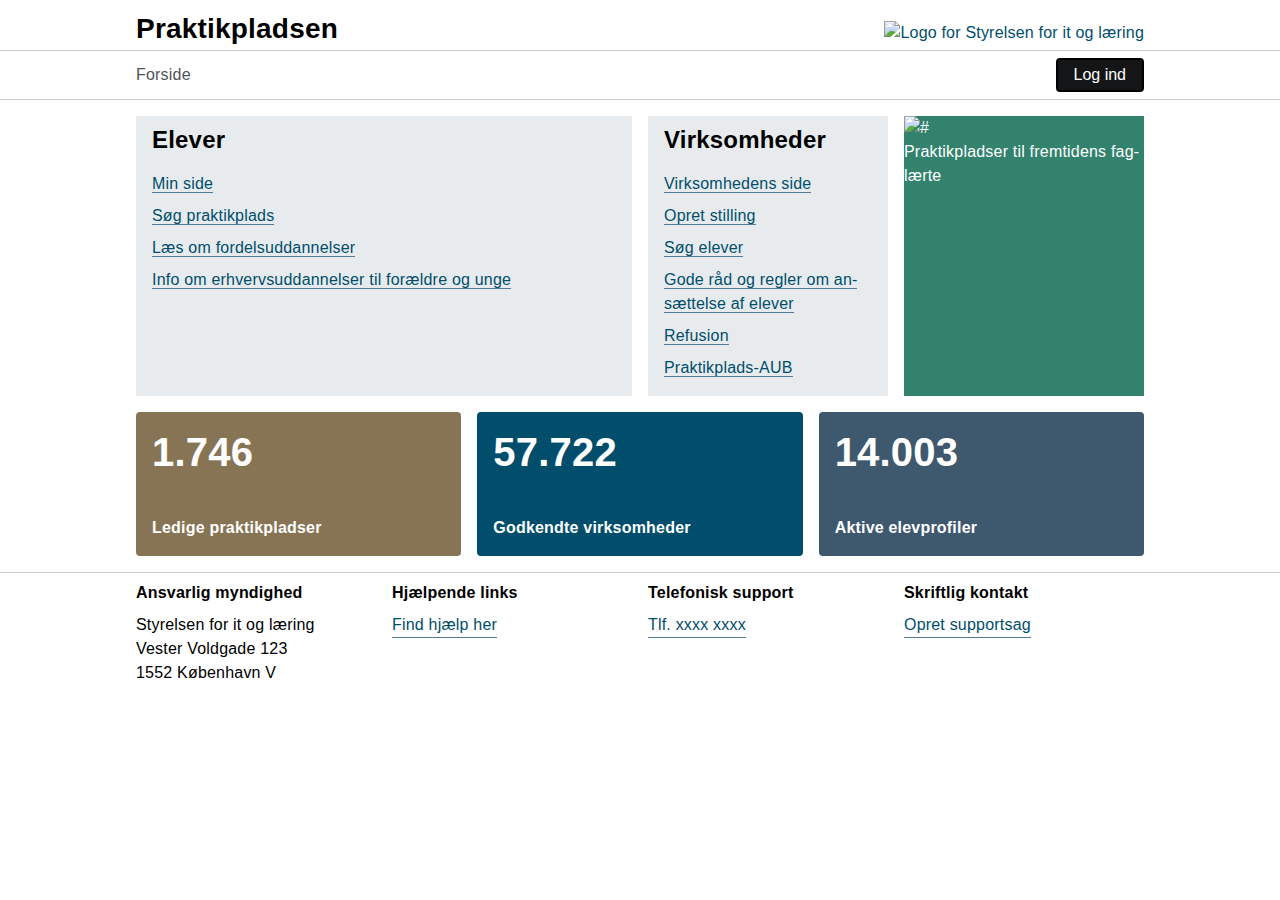
==== docs/praktikpladsen-forside-ibmplex-alternativ2.html @ 81b8b126 "Add files via upload" ====
<!DOCTYPE html>
<html lang=da>
<head>
    <title>Praktikpladsen, forside</title>
    <meta charset="UTF-8">
    <meta name="viewport" content="width=device-width,initial-scale=1">
    <meta name="description" content="">
    <meta name="keywords" content="">
    <link rel="preconnect" href="https://fonts.gstatic.com/" crossorigin>
    <link rel="preload" href="https://fonts.gstatic.com/s/ibmplexsans/v2/zYXgKVElMYYaJe8bpLHnCwDKhdHeEw.woff" as="font" crossorigin>
    <link rel="stylesheet" type="text/css" href="assets/css/stil-baseline-2018-ibmplex.css">
    <style>
        @media only screen {
            .stil-imager-l {
            background-image: url(assets/img/landbrug-v2.jpg);
            }
            .stil-imager-s {
            background-image: url(assets/img/kokke-3.jpg);
            }
        }
        @media only screen and (min-width: 480px) and (max-width: 768px) {
           /* main .stil-row:first-of-type { 
                height: 160px;
                flex-direction: column;
            }*/
            .stil-imager-l {
                height: 144px;
            }
            .stil-imager-s {
                height: 100%;
            }
            .stil-tile-l {
                display: none;
            }
        }
        @media only screen and (max-width: 480px) {
    .stil-imager-s {
        display:none;
    }
    
    </style>
</head>
    <body>       
        <div class="stil-full-width">
            <header class="stil-row stil-header">
                <div class="stil-col">
                    <em class="stil-tjeneste-navn"><a href="">Praktikpladsen</a></em>
                </div>
                <div class="stil-col">
                    <a href="" class="stil-logo">
                        <img src="assets/img/stil.svg" alt="Logo for Styrelsen for it og læring" title="Gå til Styrelsen for it og lærings forside">
                    </a>
                </div>
            </header>
        </div>
        <div class="stil-full-width">
            <nav class="stil-topmenu">
                <div class="stil-col">
                    <div class="stil-row stil-topmenu-items">
                        <div class="stil-col stil-menu-item-top"><a href="">Forside</a></div>
                    </div>
                </div>
                <div class="stil-col" style="text-align: right">
                    <input type="button" value="Log ind" class="stil-primary-button antracit-1">
                </div>
            </nav>
        </div>
        <div class="stil-full-width">
        <main>
            <!--<div class="stil-row hide-on-mobile">
                <div class="stil-col">
                    <div class="stil-imager-l"></div>
                </div>
                <div class="stil-col">
                    <div class="stil-tile-l jord-2">
                        Praktik&shy;pladser til fremtidens faglærte
                    </div>
                </div>
            </div>-->
            <div class="stil-row">
                <div class="stil-col antracit-5">
                    <h2 class="stil-margin">Elever</h2>
                    <ul class="nobullet stil-margin">
                        <li>
                            <a href="">Min side</a>
                        </li>
                        <li>
                            <a href="">Søg praktikplads</a>
                        </li>
                        <li>
                            <a href="">Læs om fordels&shy;uddannelser</a>
                        </li>
                        <li>
                            <a href="">Info om erhvervs&shy;uddannelser til forældre og unge</a>
                        </li>
                    </ul>
                </div>
                <div class="stil-col antracit-5">
                    <h2 class="stil-margin">Virksom&shy;heder</h2>
                    <ul class="nobullet stil-margin">
                        <li>
                            <a href="">Virksomhedens side</a>
                        </li>
                        <li>
                            <a href="">Opret stilling</a>
                        </li>
                        <li>
                            <a href="">Søg elever</a>
                        </li>
                        <li>
                            <a href="">Gode råd og regler om ansættelse af elever</a>
                        </li>
                        <li>
                            <a href="">Refusion</a>
                        </li>
                        <li>
                            <a href="">Praktikplads-AUB</a>
                        </li>
                    </ul>
                </div>
                <div class="stil-col groen-1 hide-on-mobile">
                    <div class="row" style="flex-direction: column;">
                        <div class="col"><img src="assets/img/maler.jpg" style="width: 100%" alt="#"></div>
                        <div class="col stil-tile-m groen-1">Praktik&shy;pladser til frem&shy;tidens fag&shy;lærte</div>
                    </div>
                </div>
            </div>
            <div class="stil-row">
                <div class="stil-col stil-tile-s jord-2">
                    <span>1.746</span>
                    <span>Ledige praktikpladser</span>
                </div>
                <div class="stil-col stil-tile-s havblaa-2">
                    <span>57.722</span>
                    <span>Godkendte virksomheder</span>
                </div>
                <div class="stil-col stil-tile-s blaa-2">
                    <span>14.003</span>  
                    <span>Aktive elevprofiler</span>
                </div>
            </div>
            
        </main> 
        </div>  
            
        <footer class="stil-footer">
            <div class="stil-col">
                <em>Ansvarlig myndighed</em>
                Styrelsen for it og læring<br>
                <p>Vester Voldgade 123<br>
                    1552 København V<br>
                </p>
            </div>
            <div class="stil-col">
                <em>Hjælpende links</em>
                <p>
                    <a href="">Find hjælp her</a><br>
                </p>
            </div>
            <div class="stil-col">
                <em>Telefonisk support</em>
                <p>
                    <a href="tel:+45xxxxxxxx">Tlf. xxxx xxxx</a><br>
                </p>
            </div>
            <div class="stil-col">
                <em>Skriftlig kontakt</em>
                <p>
                    <a href="">Opret supportsag</a>
                </p>
            </div>
        </footer>
        
</body>
</html>
---- docs/assets/css/stil-baseline-2018-ibmplex.css ----
@font-face {
    font-family: 'IBM Plex Sans';
    font-style: normal;
    font-weight: 400;
    src: local('IBM Plex Sans'), local('IBMPlexSans'), url(https://fonts.gstatic.com/s/ibmplexsans/v2/zYXgKVElMYYaJe8bpLHnCwDKhdHeEw.woff) format('woff');
    font-display: swap;
}

@font-face {
    font-family: 'IBM Plex Sans';
    font-style: normal;
    font-weight: 700;
    src: local('IBM Plex Sans Bold'), local('IBMPlexSans-Bold'), url(https://fonts.gstatic.com/s/ibmplexsans/v2/zYX9KVElMYYaJe8bpLHnCwDKjWr7AIFscg.woff) format('woff');
    font-display: swap;
}




/* STIL COLORS */

.hvid {
    background: #fff;
    color: #000;
}

.antracit-1 {
    color: #fff;
    background: #141516;
}

.antracit-2 {
    color: #fff;
    background: #4f5355;
}

.antracit-3 {
    color: #fff;
    background: #717678;
}

.antracit-4 {
    background: #c4cbcf;
}

.antracit-5 {
    background: #e7ebed;
}

.antracit-6 {
    background: #f7f8f8;
}

.blaa-1 {
    color: #fff;
    background: #212e39;
}

.blaa-2 {
    color: #fff;
    background: #3e586e;
}

.blaa-3 {
    background: #83a5bb;
}

.blaa-4 {
    background: #b8cad5;
}

.blaa-5 {
    background: #e9eff0;
}

.blaa-6 {
    background: #f3f7f8;
}

.havblaa-1 {
    color: #fff;
    background: #06324b;
}

.havblaa-2 {
    color: #fff;
    background: #004e6c;
}

.havblaa-3 {
    color: #fff;
    background: #537A93;
}

.havblaa-4 {
    background: #b8d6df;
}

.havblaa-5 {
    background: #e6f3f8;
}

.havblaa-6 {
    background: #f3f8fa;
}

.groen-1 {
    color: #fff;
    background: #33826d;
}

.groen-2 {
    color: #fff;
    background: #3a947c;
}

.groen-3 {
    background: #98c0b7;
}

.groen-4 {
    background: #b8d3cd;
}

.groen-5 {
    background: #e9f2ef;
}

.groen-6 {
    background: #f6fcfa;
}

.jord-1 {
    color: #fff;
    background: #524631;
}

.jord-2 {
    color: #fff;
    background: #877454;
}

.jord-3 {
    background: #e5decd;
}

.jord-4 {
    background: #f5f1e9;
}

.jord-5 {
    background: #f9f5f1;
}

.orange-1 {
    color: #fff;
    background: #af3901;
}

.orange-2 {
    color: #fff;
    background: #de790b;
}

.orange-3 {
    background: #f5e097;
}

.orange-4 {
    background: #f6edce;
}

.orange-5 {
    background: #fcf7e5;
}

.roed-1 {
    color: #fff;
    background: #a42104;
}

.roed-2 {
    color: #fff;
    background: #c64022;
}

.roed-3 {
    background: #e27c5a;
}

.roed-4 {
    background: #f1b8a4;
}

.roed-5 {
    background: #f8e4dd;
}



@media only screen {
    * {
        box-sizing: border-box;
    }

    html,
    body {
        height: 100%;
    }
    html {
        font-size: 10px;
        /* RESETS BASELINE FONT-SIZE */
    }

    body {
        margin: 0 auto;
        font-family: 'IBM Plex Sans', Tahoma, sans-serif;
        font-size: 1.6rem;
        font-weight: 400;
        letter-spacing: 0.02rem;
        line-height: 1.5;
        color: #000;
        -webkit-hyphens: auto;
        -moz-hyphens: auto;
        -ms-hyphens: auto;
        hyphens: auto;
    }


    h1,
    .stil-h1 {
        margin: 0 0 1.6rem 0;
        padding: 0;
        font-style: bold;
        font-weight: 700;
        font-size: 3.2rem;
        line-height: 4rem;
    }

    h2,
    .stil-h2 {
        margin: 3.2rem 0 0.8rem 0;
        padding: 0;
        font-style: normal;
        font-weight: 700;
        font-size: 2.4rem;
        line-height: 3.2rem;
    }

    .stil-col > h2,
    .stil-col .stil-h2 {
        margin-top: 0;
    }
    h3,
    .stil-h3 {
        margin: 1.6rem 0 0.8rem 0;
        padding: 0;
        font-weight: 700;
        font-size: 1.8rem;
        line-height: 2.4rem;
    }
    h4,
    .stil-h4 {
        margin: 0 0 0.8rem 0;
        padding: 0;
        font-style: normal;
        font-weight: 700;
        font-size: 1.6rem;
        line-height: 2.4rem;
    }

    h5,
    .stil-h5 {
        margin: 3.2rem 0 0 0;
        padding: 0;
        font-style: normal;
        font-weight: 400;
        font-size: 1.6rem;
        line-height: 2.4rem;
    }

    h6,
    .stil-h6 {
        margin: 3.2rem 0 0 0;
        padding: 0;
        font-style: normal;
        font-weight: 400;
        font-size: 1.4rem;
        line-height: 2.4rem;
        text-transform: uppercase;
    }
    p {
        max-width: 64rem;
        /* MAX LINE-WIDTH FOR READABILITY */
        margin: 0.8rem 0 3.2rem 0;
        padding: 0;
        font-style: normal;
        font-weight: 400;
        font-size: 1.6rem;
        line-height: 2.4rem;
    }

    h1,
    h2,
    h3,
    h4,
    h5,
    h6,
    p,
    .manchet,
    em {
        max-width: 60ch;
    }

    address {
        margin: 0 0 0.8rem 0;
        padding: 0;
        font-style: normal;
    }

    ul {
        margin: 0.8rem 0 0.8rem 0;
    }
    li {
        margin-bottom: 8px
    }
    .nobullet {
        list-style-type: none;
        margin: 0.8rem 0 0.8rem 0;
        padding: 0;
    }

    dl {}
    .stil-table {
        table-layout: fixed;
        width: 100%;
        border-spacing: 0;
        border-collapse: collapse
    }
    .stil-table,
    .stil-table caption,
    th,
    td {
        vertical-align: top;
        text-align: left;
    }
    .stil-table caption {
        margin-bottom: 10px;
        font-size: 1rem;
    }
    td {}
    a {
        /*text-decoration: underline;
        text-underline-position: under;
        text-decoration-color: #004e6c;*/
        padding-bottom: 0;
        text-decoration: none;
        color: #004e6c;
        border-bottom: 1px solid #537A93;
        transition-duration: 0.2s;
    }

    a:hover {
        color: #000000;
        border-bottom: 1px solid #000;
    }

    a.visited {
        /* text-decoration: underline;*/
        color: #3e586e;
    }
    button:focus,
    input:focus,
    select:focus,
    .stil-menu-item-top a:focus,
    .focus {
        outline: 4px solid #febb30;
        outline-offset: 0;
    }
    a:focus {
        outline: none;
        background: #febb30;
    }
    h1 a,
    h2 a,
    h3 a,
    h4 a,
    h5 a,
    h6 a,
    .manchet a,
    em a,
    a img,
    .stil-topmenu a {
        border-style: none
    }


    a.darkBG {
        color: #c4cbcf;
    }

    a.darkBG:hover {
        background: #141516;
    }

    a.heading {
        color: #141516;
    }

    a.heading:hover {
        text-decoration: underline;
    }

    .manchet {
        margin: 0.8rem 0 4.8rem 0;
        padding: 0;
        font-style: normal;
        font-weight: 400;
        font-size: 2.5rem;
        line-height: 3.2rem;
        color: #454545;
    }

    .manchet + p {
        margin-top: 3.2rem;
    }

    .clearfix::after {
        content: "";
        clear: both;
        display: table;
    }

    /* MINIMAL FLEXBOX GRID */
    section,
    nav,
    header,
    footer,
    .stil-row {
        display: -webkit-box;
        display: -webkit-flex;
        display: -ms-flexbox;
        display: flex;
        -webkit-box-flex: 1;
        -webkit-flex: 1 0 auto;
        -ms-flex: 1 0 auto;
        flex: 1 0 auto;
        -webkit-flex-flow: row nowrap;
        -ms-flex-flow: row nowrap;
        flex-flow: row nowrap;
        align-items: stretch;
        max-width: 1040px;
        margin: 0 auto;
        padding: 0 16px;
    }
    .stil-col {
        flex-grow: 1;
        flex-shrink: 1;
        flex-basis: 0;
        min-width: 1px;
        margin: 8px 0 8px 16px;
        /* DO NOT EDIT UNLESS EDITING THE GRID */
        padding: 0;
    }
    .stil-col:first-of-type {
        margin-left: 0;
    }
    .stil-col:last-of-type {
        margin-right: 0;
    }
    main .stil-row:first-of-type {
        margin-top: 8px;
    }
    main .stil-row:last-of-type {
        margin-bottom: 8px;
    }
    /* UNEVEN NUMBER OF STIL-COLS - 8/4 GRID - ADJUST ACCORDING TO ROW NUMBER */
    .stil-row:nth-of-type(1) > .stil-col:first-of-type {
        flex-grow: 2;
        flex-shrink: 2;
        flex-basis: 16px;
    }
    /* UNEVEN NUMBER OF STIL-COLS - 4/8 GRID - ADJUST ACCORDING TO ROW NUMBER */
    .stil-row:nth-of-type(4) .stil-col:last-of-type {
        flex-grow: 2;
        flex-shrink: 2;
        flex-basis: 16px;
    }
    /* UNEVEN NUMBER END */
    .stil-bgfill {
        /* ONLY TO BE USED WITH BACKGROUND ON MAIN TAG */
        padding: 0 16px;
    }
    .stil-margin {
        margin: 0 16px;
        padding: 8px 0;
    }

    .stil-full-width {
        /* DRAWS HORISONTAL BORDERS LIKE FSG */
        width: 100%;
        margin: 0;
        padding: 0;
        border-bottom: 1px solid #c4cbcf;
    }
    /* MINIMAL FLEXBOX GRID, END */
    .stil-header {
        margin: 0 auto;
        align-items: baseline
    }
    .stil-header .stil-col {
        margin-bottom: 0;
    }
    .stil-tjeneste-navn {
        margin: 16px 0;
        font-size: 2.8rem;
        font-style: normal;
        font-weight: 700;
    }
    .stil-tjeneste-navn a,
    .stil-tjeneste-navn a:hover {
        color: #000000;
        text-decoration: none;
        border-style: none;
    }

    .stil-tjeneste-navn a:hover {
        background: transparent;
    }
    .stil-logo,
    .stil-logo:hover {
        border-style: none;
    }
    .stil-logo img {
        height: 80px;
        width: auto;
    }
    .stil-header .stil-col:last-of-type {
        text-align: right;
    }

    .stil-logged-in-user {
        margin: 0 8px 0 0;
        font-size: 1.4rem;
    }
    .stil-row.stil-topmenu-items {
        padding: 0;
    }
    .stil-topmenu {
        align-items: center;
        height: 48px;
        margin-top: 0;
    }
    .stil-topmenu .stil-col {
        margin: 8px 0 8px 0;
        padding: 0;
        background: #fff;
    }
    .stil-topmenu a {
        padding: 8px 0;
        font-size: 1.6rem;
        font-weight: 400;
        white-space: nowrap;
        text-decoration: none;
        color: #4f5355;
        background: #ffffff;
    }

    .stil-topmenu a:hover {
        color: #004e6c;
        border-bottom: 6px solid #004e6c;
    }
    .stil-primary-button {
        display: inline-block;
        padding: 6px 16px;
        font-size: 1.6rem;
        font-weight: normal;
        text-decoration: none;
        border-radius: 4px;
        border: 2px solid #000;
    }

    .stil-primary-button:hover {
        background: #4f5355;
    }

    .single-line {
        display: block;
        min-width: 15rem;
        max-width: 25rem;
        word-wrap: break-word;
    }

    .stil-footer .stil-col {
        background: #fff;
    }

    .stil-footer em {
        display: block;
        margin: 0 0 8px 0;
        padding: 0;
        font-size: 1.6rem;
        font-style: normal;
        font-weight: bold;
    }

    .stil-footer p {
        margin: 0;
        padding: 0 0 16px 0;
    }

    .stil-footer a {
        display: inline-block;
    }

    /* PICTURE BOXES AND TILES */
    .stil-imager-l,
    .stil-imager-s {
        height: 232px;
        width: 100%;
        background: no-repeat center center;
        -webkit-background-size: cover;
        -moz-background-size: cover;
        -o-background-size: cover;
        background-size: cover;
    }
    .stil-tile-s {
        display: flex;
        flex-direction: column;
        width: 100%;
        height: 144px;
        padding: 16px;
        font-size: 4rem;
        font-weight: 700;
        line-height: 4.8rem;
        border-radius: 4px;
    }
    .stil-tile-l {
        display: flex;
        flex-direction: column;
        width: 100%;
        height: 232px;
        padding: 16px;
        font-size: 4rem;
        font-weight: 700;
        line-height: 4.8rem;
        border-radius: 4px;
    }
    .stil-tile-s span:first-child {
        flex-grow: 1;
        margin-bottom: auto;
    }
    .stil-tile-s span:last-child {
        margin-top: auto;
        padding: 0;
        font-size: 1.6rem;
        line-height: 2.4rem;
    }
}

@media only screen and (min-width: 480px) and (max-width: 768px) {}

@media only screen and (max-width: 600px) {
    nav .stil-primary-button {
        padding: 4px 8px;
        font-size: 1.4rem;
    }
    .stil-topmenu {
        height: 40px;
    }
    .hide-on-mobile {
        display: none;
    }
}

@media only screen and (max-width: 480px) {
    h1 {
        padding-top: 1rem;
        font-size: 2.4rem;
        line-height: 3.2rem;
    }
    h2 {
        padding-top: 1rem;
        font-size: 2rem;
        line-height: 3.2rem;
    }
    .manchet {
        margin-bottom: 2.4rem;
        font-size: 1.8rem;
        line-height: 2.4rem;
    }
    .stil-full-width:nth-of-type(2) {
        border-style: none;
    }
    .stil-header {
        margin-top: 16px;
        margin-bottom: 8px;
        border-style: none;
    }
    .stil-header em {
        font-size: 1.6rem;
        line-height: 2.4rem;
    }
    .stil-topmenu,
    .stil-logo {
        display: none;
    }
    .stil-col {
        flex-basis: auto;
    }
    main {
        margin-bottom: 16px;
    }
    main .stil-row,
    footer {
        flex-wrap: wrap;
    }
    main .stil-col,
    .stil-footer .stil-col {
        margin-left: 0;
        margin-bottom: 8px;
        flex-basis: auto;
        width: 100%;
    }
    .stil-footer .stil-col {
        background: #fff;
    }

    .stil-footer em {
        font-size: 1.4rem;
        margin: 10px 0 0 0;
    }

    .stil-tile-s {
        height: 80px;
        padding: 8px;
        font-size: 2.4rem;
        font-weight: 700;
        line-height: 3.2rem;
        border-radius: 4px;
    }
}

@media print {
    body {
        font-family: arial, sans-serif;
    }
    a {
        text-decoration: none;
        color: #000;
    }
    .stil-header {
        float: left;
        width: 100%;
        margin-bottom: 20pt;
        padding-bottom: 5pt;
        border-bottom: 1pt solid #000;
    }
    .stil-header-content em {
        font-weight: 700;
        font-style: normal;
    }
    .stil-topmenu,
    .stil-global-search,
    .stil-header img,
    .stil-tile-s,
    .stil-tile-l {
        display: none;
    }

    h1,
    h2,
    h3,
    h4,
    p,
    ul {
        max-width: 600pt;
    }

    p {
        font-size: 13pt;
    }

    .stil-footer {
        clear: both;
        float: left;
        width: 100%;
        margin-top: 50pt;
        border-top: 1px solid #000;
    }
    .stil-footer em {
        font-style: normal;
        font-weight: 700;
        padding-bottom: 0;
    }
    .stil-footer:nth-child(n+2) {
        display: none;
    }
}
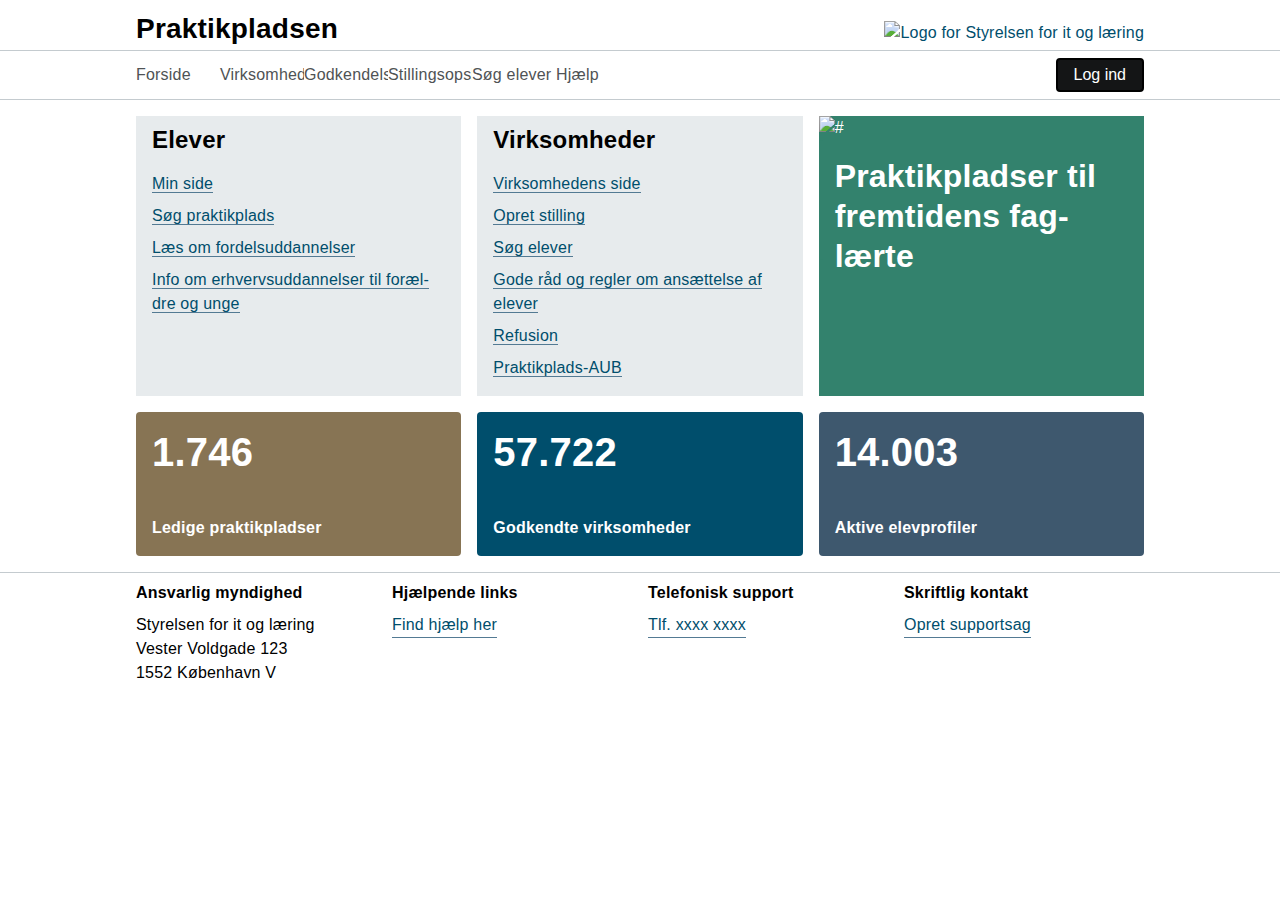
==== commit ba0e3f05: "Add files via upload" ====
--- a/docs/praktikpladsen-forside-ibmplex-alternativ2.html
+++ b/docs/praktikpladsen-forside-ibmplex-alternativ2.html
@@ -1,45 +1,24 @@
 <!DOCTYPE html>
 <html lang=da>
 <head>
-    <title>Praktikpladsen, forside</title>
+    <title>Praktikpladsen</title>
     <meta charset="UTF-8">
     <meta name="viewport" content="width=device-width,initial-scale=1">
     <meta name="description" content="">
     <meta name="keywords" content="">
     <link rel="preconnect" href="https://fonts.gstatic.com/" crossorigin>
     <link rel="preload" href="https://fonts.gstatic.com/s/ibmplexsans/v2/zYXgKVElMYYaJe8bpLHnCwDKhdHeEw.woff" as="font" crossorigin>
+    <link rel="apple-touch-icon" sizes="180x180" href="assets/img/favicons/apple-touch-icon.png">
+<link rel="icon" type="image/png" sizes="32x32" href="assets/img/favicons/favicon-32x32.png">
+<link rel="icon" type="image/png" sizes="16x16" href="assets/img/favicons/favicon-16x16.png">
+<link rel="manifest" href="assets/img/favicons/site.webmanifest">
+<link rel="mask-icon" href="assets/img/favicons/safari-pinned-tab.svg" color="#5bbad5">
+<link rel="shortcut icon" href="assets/img/favicons/favicon.ico">
+<meta name="msapplication-TileColor" content="#00aba9">
+<meta name="msapplication-config" content="assets/img/favicons/browserconfig.xml">
+<meta name="theme-color" content="#ffffff">
     <link rel="stylesheet" type="text/css" href="assets/css/stil-baseline-2018-ibmplex.css">
-    <style>
-        @media only screen {
-            .stil-imager-l {
-            background-image: url(assets/img/landbrug-v2.jpg);
-            }
-            .stil-imager-s {
-            background-image: url(assets/img/kokke-3.jpg);
-            }
-        }
-        @media only screen and (min-width: 480px) and (max-width: 768px) {
-           /* main .stil-row:first-of-type { 
-                height: 160px;
-                flex-direction: column;
-            }*/
-            .stil-imager-l {
-                height: 144px;
-            }
-            .stil-imager-s {
-                height: 100%;
-            }
-            .stil-tile-l {
-                display: none;
-            }
-        }
-        @media only screen and (max-width: 480px) {
-    .stil-imager-s {
-        display:none;
-    }
-    
-    </style>
-</head>
+    </head>
     <body>       
         <div class="stil-full-width">
             <header class="stil-row stil-header">
@@ -58,6 +37,11 @@
                 <div class="stil-col">
                     <div class="stil-row stil-topmenu-items">
                         <div class="stil-col stil-menu-item-top"><a href="">Forside</a></div>
+                        <div class="stil-col stil-menu-item-top"><a href="">Virksomhedens side</a></div>
+                        <div class="stil-col stil-menu-item-top"><a href="">Godkendelser</a></div>
+                        <div class="stil-col stil-menu-item-top"><a href="">Stillingsopslag</a></div>
+                        <div class="stil-col stil-menu-item-top"><a href="">Søg elever</a></div>
+                        <div class="stil-col stil-menu-item-top"><a href="">Hjælp</a></div>
                     </div>
                 </div>
                 <div class="stil-col" style="text-align: right">
@@ -67,16 +51,6 @@
         </div>
         <div class="stil-full-width">
         <main>
-            <!--<div class="stil-row hide-on-mobile">
-                <div class="stil-col">
-                    <div class="stil-imager-l"></div>
-                </div>
-                <div class="stil-col">
-                    <div class="stil-tile-l jord-2">
-                        Praktik&shy;pladser til fremtidens faglærte
-                    </div>
-                </div>
-            </div>-->
             <div class="stil-row">
                 <div class="stil-col antracit-5">
                     <h2 class="stil-margin">Elever</h2>
@@ -120,7 +94,7 @@
                 </div>
                 <div class="stil-col groen-1 hide-on-mobile">
                     <div class="row" style="flex-direction: column;">
-                        <div class="col"><img src="assets/img/maler.jpg" style="width: 100%" alt="#"></div>
+                        <div class="col"><img src="assets/img/landbrug-v2.jpg" style="width: 100%" alt="#"></div>
                         <div class="col stil-tile-m groen-1">Praktik&shy;pladser til frem&shy;tidens fag&shy;lærte</div>
                     </div>
                 </div>
@@ -145,26 +119,26 @@
             
         <footer class="stil-footer">
             <div class="stil-col">
-                <em>Ansvarlig myndighed</em>
+                <em class="stil-h3">Ansvarlig myndighed</em>
                 Styrelsen for it og læring<br>
                 <p>Vester Voldgade 123<br>
                     1552 København V<br>
                 </p>
             </div>
             <div class="stil-col">
-                <em>Hjælpende links</em>
+                <em class="stil-h3">Hjælpende links</em>
                 <p>
                     <a href="">Find hjælp her</a><br>
                 </p>
             </div>
             <div class="stil-col">
-                <em>Telefonisk support</em>
+                <em class="stil-h3">Telefonisk support</em>
                 <p>
                     <a href="tel:+45xxxxxxxx">Tlf. xxxx xxxx</a><br>
                 </p>
             </div>
             <div class="stil-col">
-                <em>Skriftlig kontakt</em>
+                <em class="stil-h3">Skriftlig kontakt</em>
                 <p>
                     <a href="">Opret supportsag</a>
                 </p>
--- a/docs/assets/css/stil-baseline-2018-ibmplex.css
+++ b/docs/assets/css/stil-baseline-2018-ibmplex.css
@@ -257,6 +257,7 @@
         padding: 0;
         font-weight: 700;
         font-size: 1.8rem;
+        font-style: normal;
         line-height: 2.4rem;
     }
     h4,
@@ -475,13 +476,13 @@
         margin-bottom: 8px;
     }
     /* UNEVEN NUMBER OF STIL-COLS - 8/4 GRID - ADJUST ACCORDING TO ROW NUMBER */
-    .stil-row:nth-of-type(1) > .stil-col:first-of-type {
+   /* .stil-row:nth-of-type(1) > .stil-col:first-of-type {
         flex-grow: 2;
         flex-shrink: 2;
         flex-basis: 16px;
     }
     /* UNEVEN NUMBER OF STIL-COLS - 4/8 GRID - ADJUST ACCORDING TO ROW NUMBER */
-    .stil-row:nth-of-type(4) .stil-col:last-of-type {
+    /*.stil-row:nth-of-type(4) .stil-col:last-of-type {
         flex-grow: 2;
         flex-shrink: 2;
         flex-basis: 16px;
@@ -494,6 +495,11 @@
     .stil-margin {
         margin: 0 16px;
         padding: 8px 0;
+    }
+    
+    .stil-minus-margin {
+        margin: 0;
+        padding:0;
     }
 
     .stil-full-width {
@@ -597,11 +603,8 @@
 
     .stil-footer em {
         display: block;
-        margin: 0 0 8px 0;
-        padding: 0;
+        margin-top: 0;
         font-size: 1.6rem;
-        font-style: normal;
-        font-weight: bold;
     }
 
     .stil-footer p {
@@ -635,6 +638,17 @@
         line-height: 4.8rem;
         border-radius: 4px;
     }
+    .stil-tile-m {
+        display: flex;
+        flex-direction: column;
+        width: 100%;
+        height: 120px;
+        padding: 16px;
+        font-size: 3.2rem;
+        font-weight: 700;
+        line-height: 4rem;
+        border-radius: 4px;
+    }
     .stil-tile-l {
         display: flex;
         flex-direction: column;
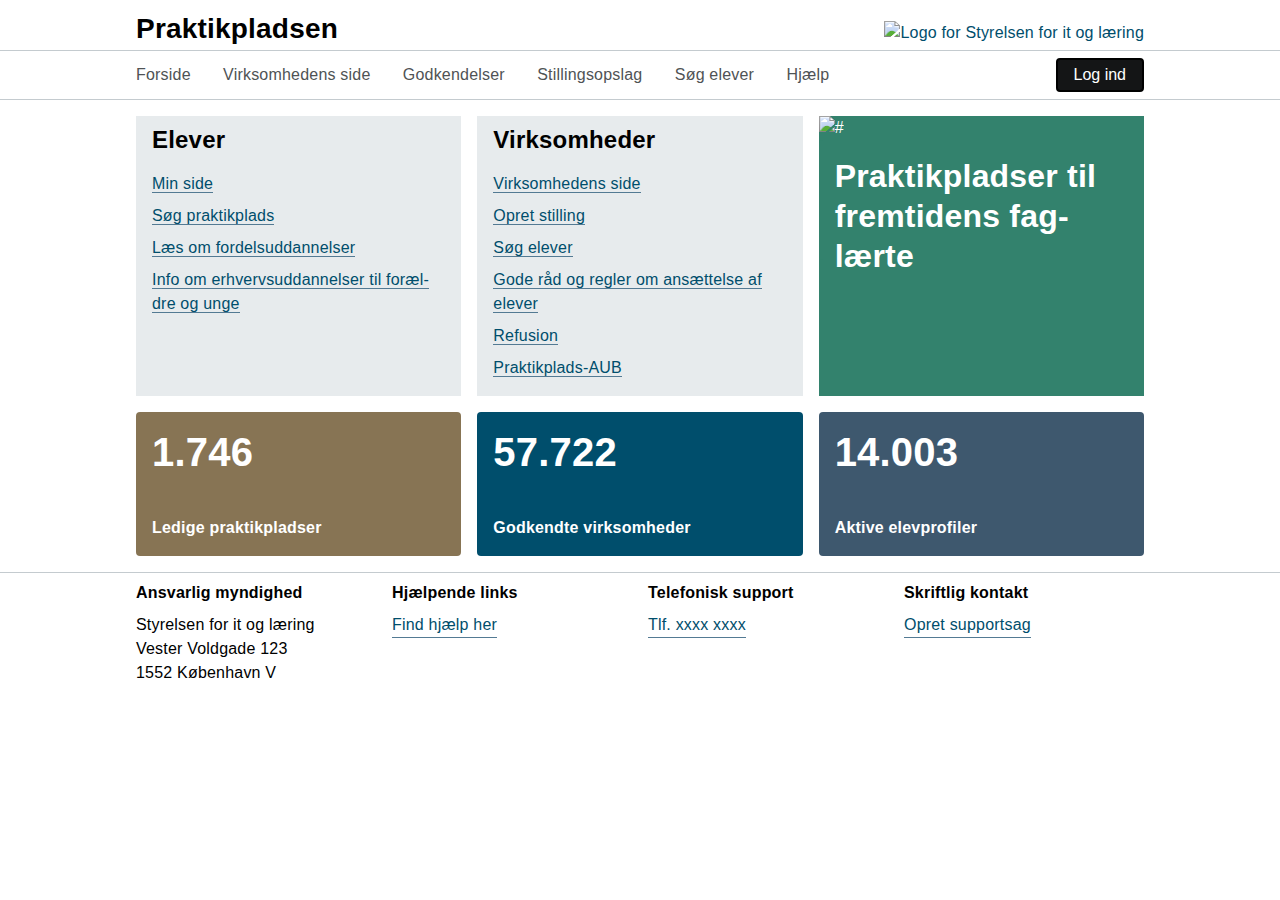
==== commit 7e510ba5: "Add files via upload" ====
--- a/docs/praktikpladsen-forside-ibmplex-alternativ2.html
+++ b/docs/praktikpladsen-forside-ibmplex-alternativ2.html
@@ -36,7 +36,7 @@
             <nav class="stil-topmenu">
                 <div class="stil-col">
                     <div class="stil-row stil-topmenu-items">
-                        <div class="stil-col stil-menu-item-top"><a href="">Forside</a></div>
+                        <div class="stil-col stil-menu-item-top"><a href="" class="selected">Forside</a></div>
                         <div class="stil-col stil-menu-item-top"><a href="">Virksomhedens side</a></div>
                         <div class="stil-col stil-menu-item-top"><a href="">Godkendelser</a></div>
                         <div class="stil-col stil-menu-item-top"><a href="">Stillingsopslag</a></div>
--- a/docs/assets/css/stil-baseline-2018-ibmplex.css
+++ b/docs/assets/css/stil-baseline-2018-ibmplex.css
@@ -558,6 +558,7 @@
         margin-top: 0;
     }
     .stil-topmenu .stil-col {
+        flex-basis: auto;
         margin: 8px 0 8px 0;
         padding: 0;
         background: #fff;
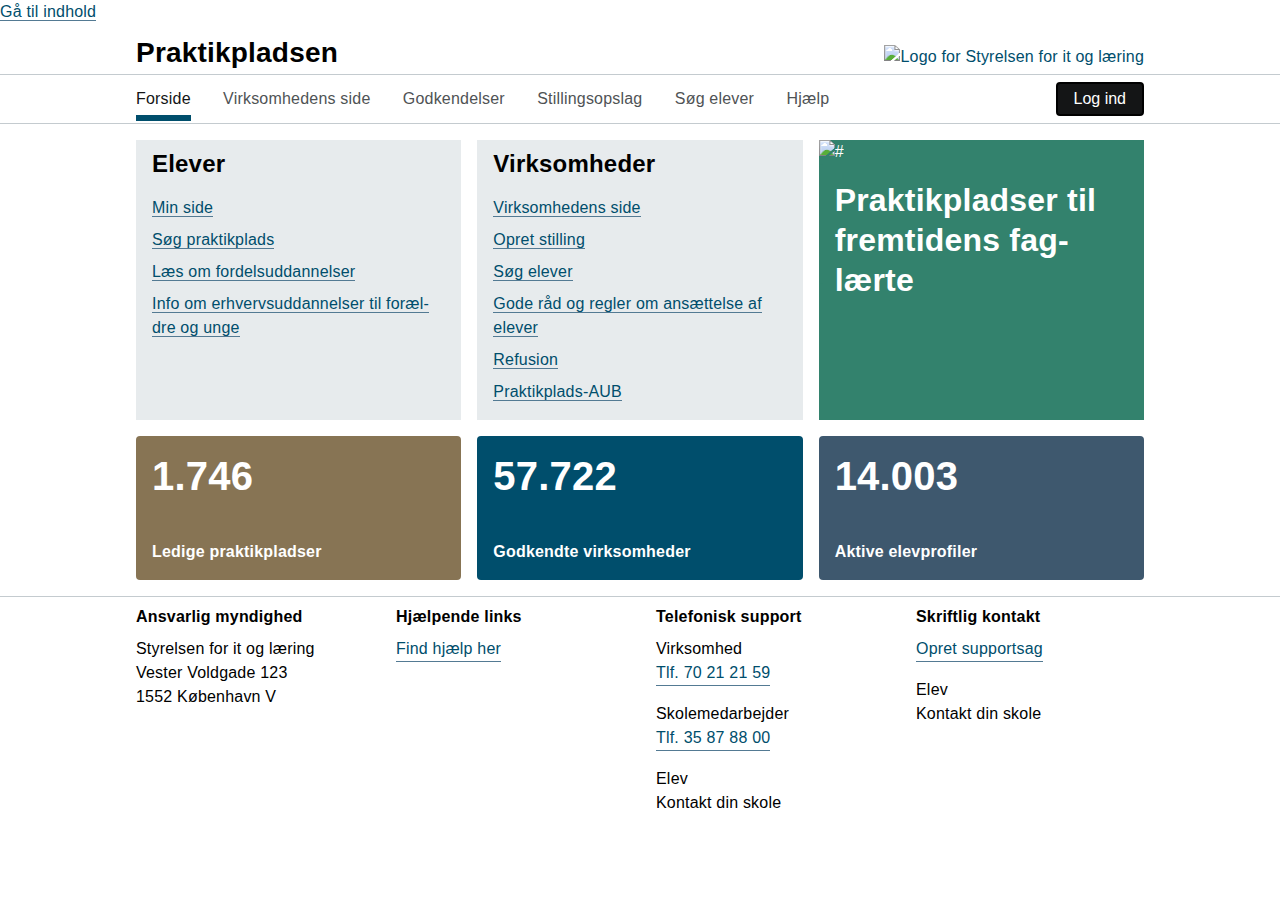
==== commit 38c1c6ac: "Add files via upload" ====
--- a/docs/praktikpladsen-forside-ibmplex-alternativ2.html
+++ b/docs/praktikpladsen-forside-ibmplex-alternativ2.html
@@ -19,7 +19,8 @@
 <meta name="theme-color" content="#ffffff">
     <link rel="stylesheet" type="text/css" href="assets/css/stil-baseline-2018-ibmplex.css">
     </head>
-    <body>       
+    <body>
+        <a class="stil-skipnav" href="#main-content">Gå til indhold</a>
         <div class="stil-full-width">
             <header class="stil-row stil-header">
                 <div class="stil-col">
@@ -50,8 +51,8 @@
             </nav>
         </div>
         <div class="stil-full-width">
-        <main>
-            <div class="stil-row">
+        <main id="main-content">
+            <div class="stil-row stil-solid">
                 <div class="stil-col antracit-5">
                     <h2 class="stil-margin">Elever</h2>
                     <ul class="nobullet stil-margin">
@@ -99,16 +100,16 @@
                     </div>
                 </div>
             </div>
-            <div class="stil-row">
-                <div class="stil-col stil-tile-s jord-2">
+            <div class="stil-row stil-solid">
+                <div class="stil-col stil-tile-s jord-2 tile-link" role="button" tabindex="0">
                     <span>1.746</span>
                     <span>Ledige praktikpladser</span>
                 </div>
-                <div class="stil-col stil-tile-s havblaa-2">
+                <div class="stil-col stil-tile-s havblaa-2 tile-link" role="button" tabindex="0">
                     <span>57.722</span>
                     <span>Godkendte virksomheder</span>
                 </div>
-                <div class="stil-col stil-tile-s blaa-2">
+                <div class="stil-col stil-tile-s blaa-2 tile-link" role="button" tabindex="0">
                     <span>14.003</span>  
                     <span>Aktive elevprofiler</span>
                 </div>
@@ -133,8 +134,17 @@
             </div>
             <div class="stil-col">
                 <em class="stil-h3">Telefonisk support</em>
-                <p>
-                    <a href="tel:+45xxxxxxxx">Tlf. xxxx xxxx</a><br>
+                <p> 
+                    Virksomhed<br>
+                    <a href="tel:+4570212159">Tlf. 70 21 21 59</a><br>
+                </p>
+                <p> 
+                    Skolemedarbejder<br>
+                    <a href="tel:+4535878800">Tlf. 35 87 88 00</a><br>
+                </p>
+                <p> 
+                    Elev<br>
+                    Kontakt din skole
                 </p>
             </div>
             <div class="stil-col">
@@ -142,6 +152,10 @@
                 <p>
                     <a href="">Opret supportsag</a>
                 </p>
+                <p> 
+                    Elev<br>
+                    Kontakt din skole
+                </p>
             </div>
         </footer>
         
--- a/docs/assets/css/stil-baseline-2018-ibmplex.css
+++ b/docs/assets/css/stil-baseline-2018-ibmplex.css
@@ -459,13 +459,17 @@
         flex-shrink: 1;
         flex-basis: 0;
         min-width: 1px;
-        margin: 8px 0 8px 16px;
+        margin: 8px 0 8px 32px;
         /* DO NOT EDIT UNLESS EDITING THE GRID */
         padding: 0;
     }
-    .stil-col:first-of-type {
+    .stil-col:first-of-type,
+    .stil-row.stil-solid .stil-col:first-of-type {
         margin-left: 0;
     }
+    .stil-row.stil-solid .stil-col { /* ADJUSTS GUTTERS ON BOXED LAYOUT*/
+        margin-left: 16px;
+    } 
     .stil-col:last-of-type {
         margin-right: 0;
     }
@@ -476,7 +480,7 @@
         margin-bottom: 8px;
     }
     /* UNEVEN NUMBER OF STIL-COLS - 8/4 GRID - ADJUST ACCORDING TO ROW NUMBER */
-   /* .stil-row:nth-of-type(1) > .stil-col:first-of-type {
+    /* .stil-row:nth-of-type(1) > .stil-col:first-of-type {
         flex-grow: 2;
         flex-shrink: 2;
         flex-basis: 16px;
@@ -488,20 +492,15 @@
         flex-basis: 16px;
     }
     /* UNEVEN NUMBER END */
-    .stil-bgfill {
-        /* ONLY TO BE USED WITH BACKGROUND ON MAIN TAG */
-        padding: 0 16px;
-    }
+    
     .stil-margin {
         margin: 0 16px;
         padding: 8px 0;
     }
-    
     .stil-minus-margin {
         margin: 0;
-        padding:0;
-    }
-
+        padding: 0;
+    }
     .stil-full-width {
         /* DRAWS HORISONTAL BORDERS LIKE FSG */
         width: 100%;
@@ -575,6 +574,10 @@
 
     .stil-topmenu a:hover {
         color: #004e6c;
+        border-bottom: 6px solid #004e6c;
+    }
+    .stil-topmenu a.selected {
+        color: #141516;
         border-bottom: 6px solid #004e6c;
     }
     .stil-primary-button {
@@ -731,6 +734,7 @@
         flex-wrap: wrap;
     }
     main .stil-col,
+    .stil-row.stil-solid .stil-col,
     .stil-footer .stil-col {
         margin-left: 0;
         margin-bottom: 8px;
